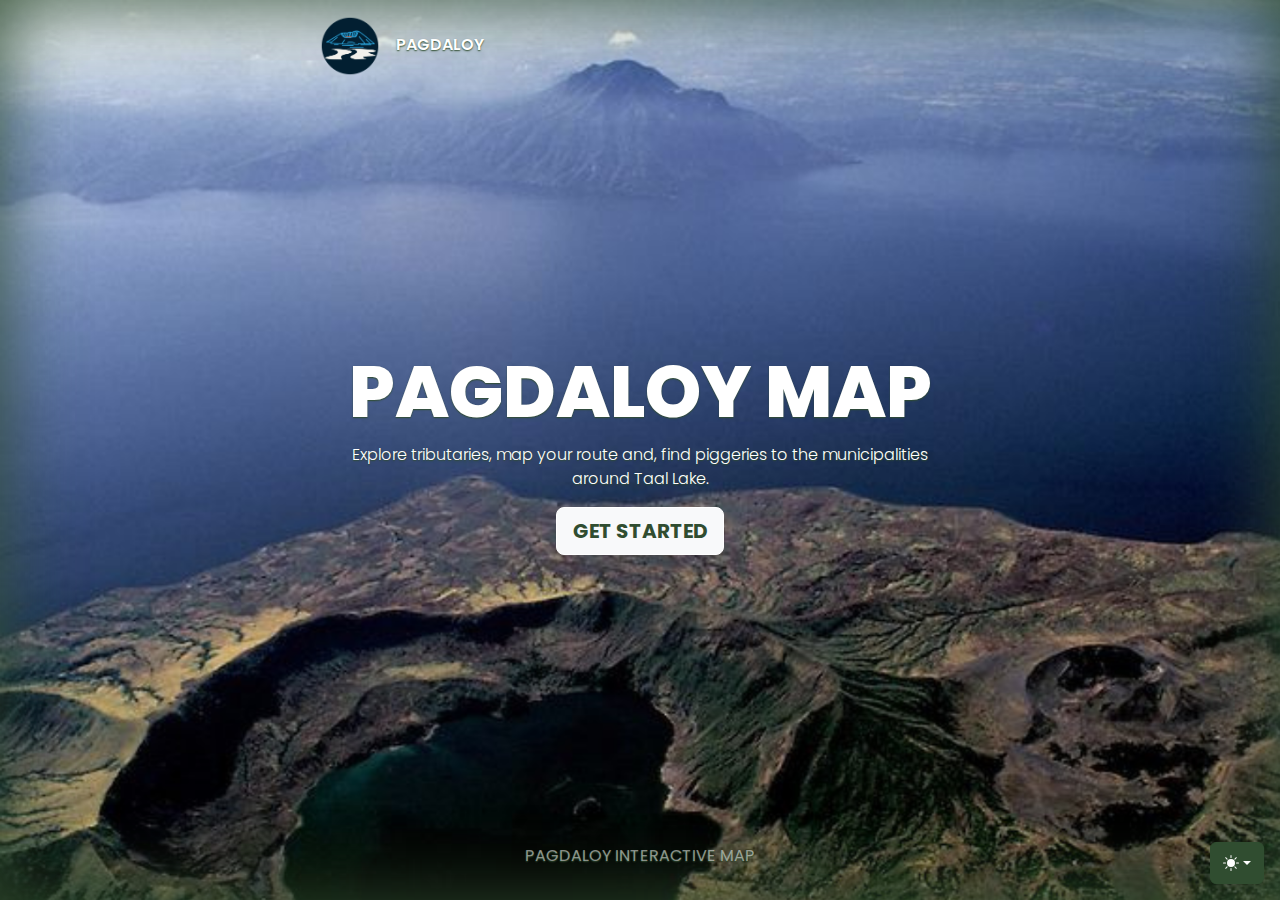
==== assets/html/landingPage.html @ 9727b8ed "initial commit" ====
<!doctype html>
<html lang="en" class="h-100" data-bs-theme="auto">
  <head>

    <meta charset="utf-8">
    <meta name="viewport" content="width=device-width, initial-scale=1">
    <meta name="description" content="">
    <meta name="generator" content="Hugo 0.118.2">
    <title>PAGDALOY</title>
    <link rel="icon" href="../img/PAGPAG.png">
    <link href="../css/bootstrap.min.css" rel="stylesheet">
    <link href="../css/landingPage.css" rel="stylesheet">
    <link href="https://fonts.googleapis.com/css2?family=Poppins:ital,wght@0,100;0,200;0,300;0,400;0,500;0,600;0,700;0,800;0,900;1,100;1,200;1,300;1,400;1,500;1,600;1,700;1,800;1,900&display=swap" rel="stylesheet">
  </head>
  <body class="d-flex h-100 text-center text-bg-none">
    <svg xmlns="http://www.w3.org/2000/svg" class="d-none">
      <symbol id="check2" viewBox="0 0 16 16">
        <path d="M13.854 3.646a.5.5 0 0 1 0 .708l-7 7a.5.5 0 0 1-.708 0l-3.5-3.5a.5.5 0 1 1 .708-.708L6.5 10.293l6.646-6.647a.5.5 0 0 1 .708 0z"/>
      </symbol>
      <symbol id="circle-half" viewBox="0 0 16 16">
        <path d="M8 15A7 7 0 1 0 8 1v14zm0 1A8 8 0 1 1 8 0a8 8 0 0 1 0 16z"/>
      </symbol>
      <symbol id="moon-stars-fill" viewBox="0 0 16 16">
        <path d="M6 .278a.768.768 0 0 1 .08.858 7.208 7.208 0 0 0-.878 3.46c0 4.021 3.278 7.277 7.318 7.277.527 0 1.04-.055 1.533-.16a.787.787 0 0 1 .81.316.733.733 0 0 1-.031.893A8.349 8.349 0 0 1 8.344 16C3.734 16 0 12.286 0 7.71 0 4.266 2.114 1.312 5.124.06A.752.752 0 0 1 6 .278z"/>
        <path d="M10.794 3.148a.217.217 0 0 1 .412 0l.387 1.162c.173.518.579.924 1.097 1.097l1.162.387a.217.217 0 0 1 0 .412l-1.162.387a1.734 1.734 0 0 0-1.097 1.097l-.387 1.162a.217.217 0 0 1-.412 0l-.387-1.162A1.734 1.734 0 0 0 9.31 6.593l-1.162-.387a.217.217 0 0 1 0-.412l1.162-.387a1.734 1.734 0 0 0 1.097-1.097l.387-1.162zM13.863.099a.145.145 0 0 1 .274 0l.258.774c.115.346.386.617.732.732l.774.258a.145.145 0 0 1 0 .274l-.774.258a1.156 1.156 0 0 0-.732.732l-.258.774a.145.145 0 0 1-.274 0l-.258-.774a1.156 1.156 0 0 0-.732-.732l-.774-.258a.145.145 0 0 1 0-.274l.774-.258c.346-.115.617-.386.732-.732L13.863.1z"/>
      </symbol>
      <symbol id="sun-fill" viewBox="0 0 16 16">
        <path d="M8 12a4 4 0 1 0 0-8 4 4 0 0 0 0 8zM8 0a.5.5 0 0 1 .5.5v2a.5.5 0 0 1-1 0v-2A.5.5 0 0 1 8 0zm0 13a.5.5 0 0 1 .5.5v2a.5.5 0 0 1-1 0v-2A.5.5 0 0 1 8 13zm8-5a.5.5 0 0 1-.5.5h-2a.5.5 0 0 1 0-1h2a.5.5 0 0 1 .5.5zM3 8a.5.5 0 0 1-.5.5h-2a.5.5 0 0 1 0-1h2A.5.5 0 0 1 3 8zm10.657-5.657a.5.5 0 0 1 0 .707l-1.414 1.415a.5.5 0 1 1-.707-.708l1.414-1.414a.5.5 0 0 1 .707 0zm-9.193 9.193a.5.5 0 0 1 0 .707L3.05 13.657a.5.5 0 0 1-.707-.707l1.414-1.414a.5.5 0 0 1 .707 0zm9.193 2.121a.5.5 0 0 1-.707 0l-1.414-1.414a.5.5 0 0 1 .707-.707l1.414 1.414a.5.5 0 0 1 0 .707zM4.464 4.465a.5.5 0 0 1-.707 0L2.343 3.05a.5.5 0 1 1 .707-.707l1.414 1.414a.5.5 0 0 1 0 .708z"/>
      </symbol>
    </svg>

    <div class="dropdown position-fixed bottom-0 end-0 mb-3 me-3 bd-mode-toggle">
      <button class="btn btn-bd-primary py-2 dropdown-toggle d-flex align-items-center"
              id="bd-theme"
              type="button"
              aria-expanded="false"
              data-bs-toggle="dropdown"
              aria-label="Toggle theme (auto)">
        <svg class="bi my-1 theme-icon-active" width="1em" height="1em"><use href="#circle-half"></use></svg>
        <span class="visually-hidden" id="bd-theme-text">Toggle theme</span>
      </button>
      <ul class="dropdown-menu dropdown-menu-end shadow" aria-labelledby="bd-theme-text">
        <li>
          <button type="button" class="dropdown-item d-flex align-items-center" data-bs-theme-value="light" aria-pressed="false">
            <svg class="bi me-2 opacity-50 theme-icon" width="1em" height="1em"><use href="#sun-fill"></use></svg>
            Light
            <svg class="bi ms-auto d-none" width="1em" height="1em"><use href="#check2"></use></svg>
          </button>
        </li>
        <li>
          <button type="button" class="dropdown-item d-flex align-items-center" data-bs-theme-value="dark" aria-pressed="false">
            <svg class="bi me-2 opacity-50 theme-icon" width="1em" height="1em"><use href="#moon-stars-fill"></use></svg>
            Dark
            <svg class="bi ms-auto d-none" width="1em" height="1em"><use href="#check2"></use></svg>
          </button>
        </li>
        <li>
          <button type="button" class="dropdown-item d-flex align-items-center active" data-bs-theme-value="auto" aria-pressed="true">
            <svg class="bi me-2 opacity-50 theme-icon" width="1em" height="1em"><use href="#circle-half"></use></svg>
            Auto
            <svg class="bi ms-auto d-none" width="1em" height="1em"><use href="#check2"></use></svg>
          </button>
        </li>
      </ul>
    </div>

    
<div class="cover-container d-flex w-100 h-100 p-3 mx-auto flex-column">
  <header class="mb-auto">
    <div>
      <h3 class="float-start mb-0 pagdaloy-nav"> <img class="pagdaloy-nav" src="../img/PAGPAG.png" alt="" width="60" height="auto"><span class="px-3">PAGDALOY</span></h3>
     
    </div>
  </header>

  <main class="px-3">
    <h1 class="pagdaloy">PAGDALOY MAP</h1>
    <p class="lead discover-tributaries">Explore tributaries, map your route and, find piggeries to the municipalities around Taal Lake.</p>
    <p class="lead">
      <a href="login.html" class="btn btn-lg btn-light fw-bold border-white" type="button">GET STARTED</a>
    </p>
  </main>

  <footer class="mt-auto text-white-50">
    <p>PAGDALOY INTERACTIVE MAP</p>
  </footer>
</div>
<script src="../js/color-modes.js"></script>
<script src="../js/bootstrap.bundle.min.js"></script>
    </body>
</html>
---- assets/css/landingPage.css ----
/*
 * Globals
 */


/* Custom default button */
.btn-light,
.btn-light:focus {
  color: #304D30;
  text-shadow: none; /* Prevent inheritance from `body` */
}

.btn-light:hover {
  color: #fff;
  background-color: #304D30;
  
}
/*
 * Base structure
 */
 html{
  text-rendering: optimizeLegibility;
}

body {
  color: #fff;
  text-shadow: 0 .05rem .1rem #304D30;
  box-shadow: inset 0 0 5rem #304D30;
  font-family: "Poppins", sans-serif;
}

.cover-container {
  max-width: 42em;
}


/*
 * Header
 */

.nav-masthead .nav-link {
  color: #304D30;
  border-bottom: .25rem solid transparent;
}

.nav-masthead .nav-link:hover,
.nav-masthead .nav-link:focus {
  border-bottom-color: #ceb91f;
}

.nav-masthead .nav-link + .nav-link {
  margin-left: 1rem;
}

.nav-masthead .active {
  color:  #ceb91f;
  border-bottom-color:  #304D30;
}

body{
  background-image: url("../img/taal.png");
  background-size: cover;
}

.bd-placeholder-img {
  font-size: 1.125rem;
  text-anchor: middle;
  -webkit-user-select: none;
  -moz-user-select: none;
  user-select: none;
}


.b-example-divider {
  width: 100%;
  height: 3rem;
  background-color: rgba(0, 0, 0, .1);
  border: solid rgba(0, 0, 0, .15);
  border-width: 1px 0;
  box-shadow: inset 0 .5em 1.5em rgba(0, 0, 0, .1), inset 0 .125em .5em rgba(0, 0, 0, .15);
}

.b-example-vr {
  flex-shrink: 0;
  width: 1.5rem;
  height: 100vh;
}

.bi {
  vertical-align: -.125em;
  fill: currentColor;
}

.nav-scroller {
  position: relative;
  z-index: 2;
  height: 2.75rem;
  overflow-y: hidden;
}

.nav-scroller .nav {
  display: flex;
  flex-wrap: nowrap;
  padding-bottom: 1rem;
  margin-top: -1px;
  overflow-x: auto;
  text-align: center;
  white-space: nowrap;
  -webkit-overflow-scrolling: touch;
}

.btn-bd-primary {
  --bd-violet-bg:  #304D30;
  --bd-violet-rgb: 112.520718, 44.062154, 249.437846;

  --bs-btn-font-weight: 600;
  --bs-btn-color: var(--bs-white);
  --bs-btn-bg: var(--bd-violet-bg);
  --bs-btn-border-color: var(--bd-violet-bg);
  --bs-btn-hover-color: var(--bs-white);
  --bs-btn-hover-bg:  #304D30;
  --bs-btn-hover-border-color:  #304D30;
  --bs-btn-focus-shadow-rgb: var(--bd-violet-rgb);
  --bs-btn-active-color: var(--bs-btn-hover-color);
  --bs-btn-active-bg:  #304D30;
  --bs-btn-active-border-color:  #304D30;
}

.bd-mode-toggle {
  z-index: 1500;
}

.bd-mode-toggle .dropdown-menu .active .bi {
  display: block !important;
}
.pagdaloy-nav{
  font-weight: 600;
  font-size: 1rem;
}
.pagdaloy{
  font-weight: 800;
  font-size: 4.5rem;
}

.discover-tributaries{
  font-size: 1rem;

}


@media (min-width: 768px) {
  .bd-placeholder-img-lg {
    font-size: 3.5rem;
  }
}
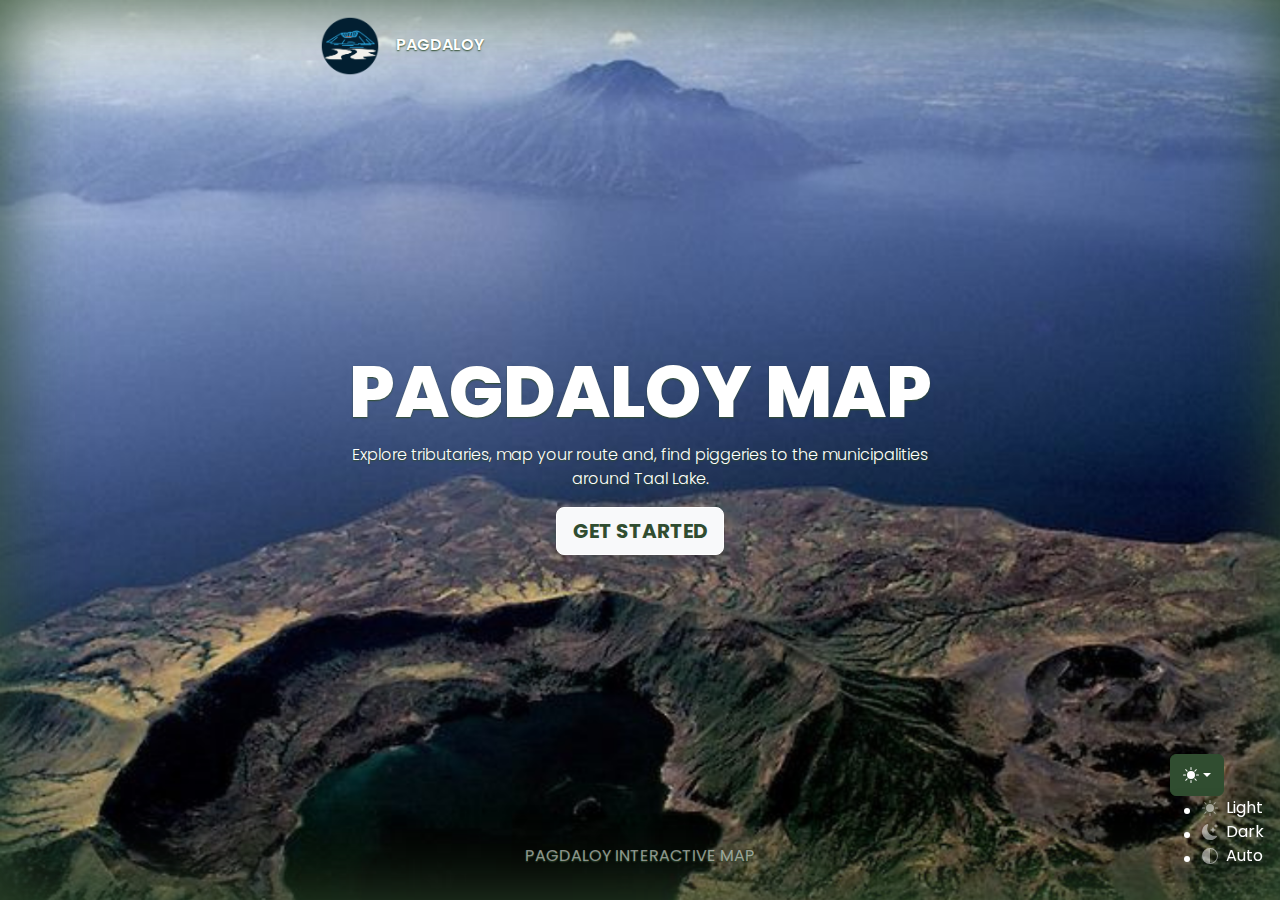
==== commit 4d946720: "Initial commit" ====
--- a/assets/html/landingPage.html
+++ b/assets/html/landingPage.html
@@ -39,7 +39,7 @@
         <svg class="bi my-1 theme-icon-active" width="1em" height="1em"><use href="#circle-half"></use></svg>
         <span class="visually-hidden" id="bd-theme-text">Toggle theme</span>
       </button>
-      <ul class="dropdown-menu dropdown-menu-end shadow" aria-labelledby="bd-theme-text">
+      <ul class="dropdown-men u dropdown-menu-end shadow" aria-labelledby="bd-theme-text">
         <li>
           <button type="button" class="dropdown-item d-flex align-items-center" data-bs-theme-value="light" aria-pressed="false">
             <svg class="bi me-2 opacity-50 theme-icon" width="1em" height="1em"><use href="#sun-fill"></use></svg>
